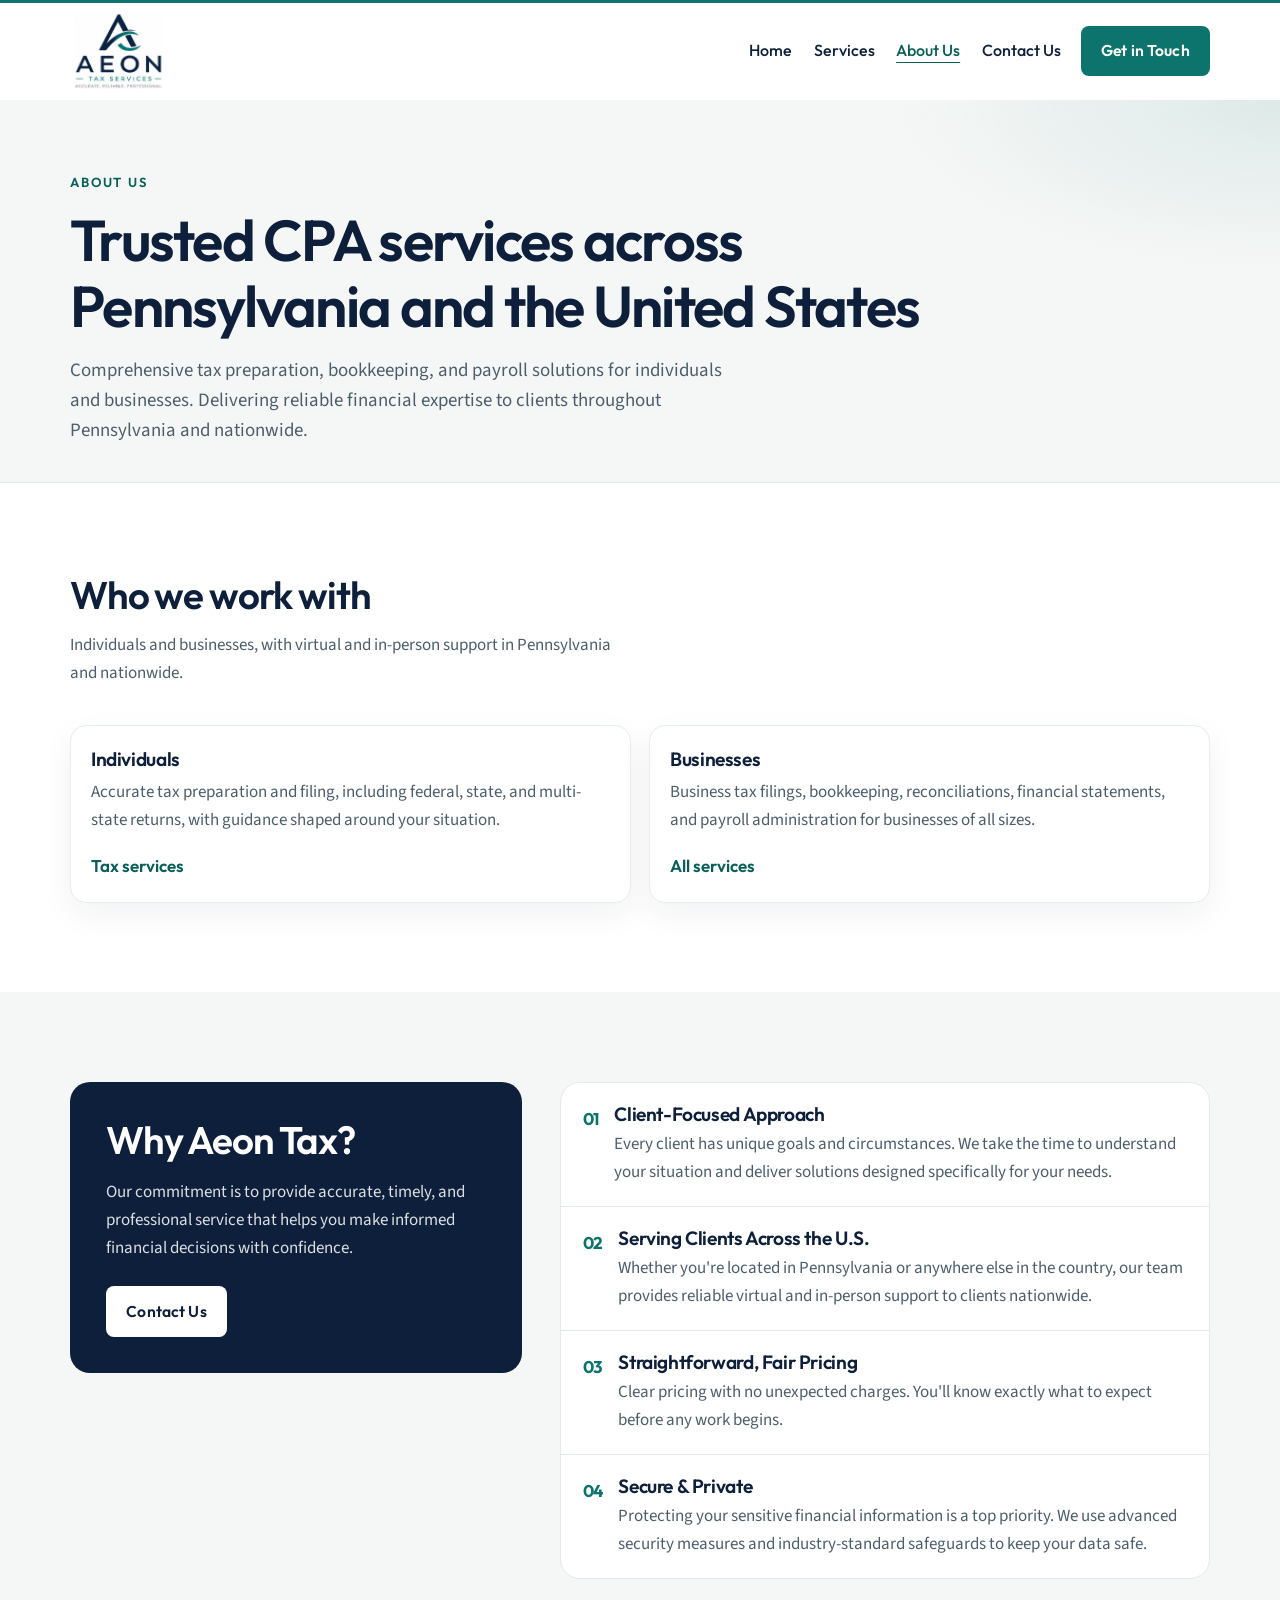
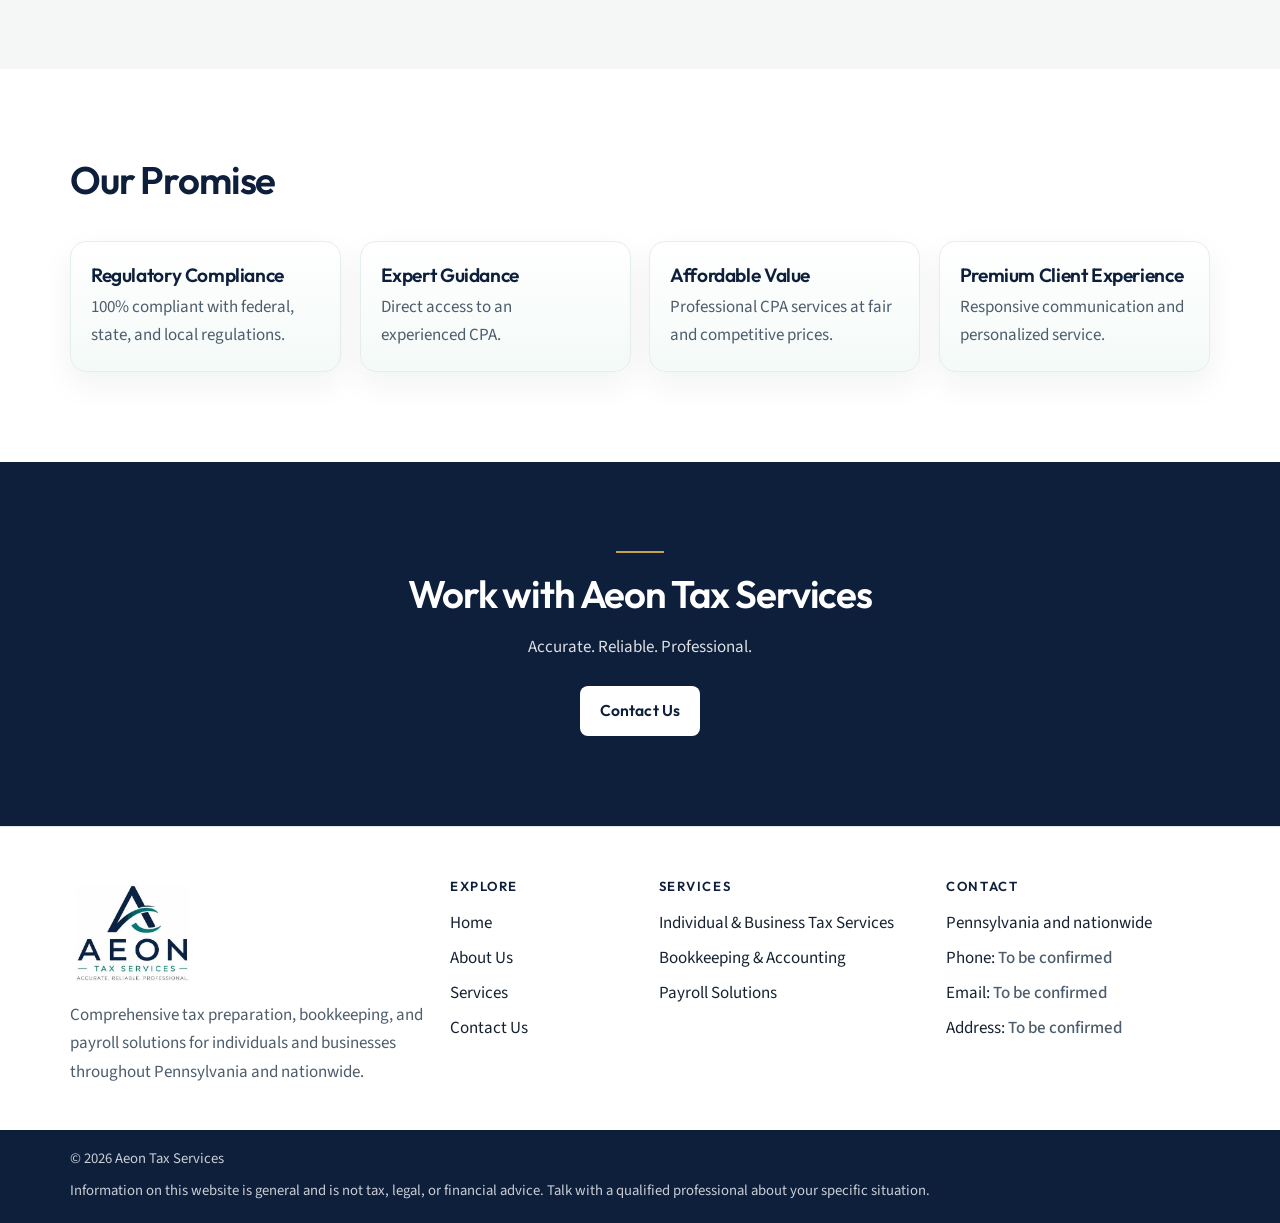
==== about.html @ b6eb6ca5 "Initial commit of the Aeon Tax Services website, including HTML files for home, about, services, and" ====
<!DOCTYPE html>
<html lang="en">
<head>
  <meta charset="utf-8">
  <meta name="viewport" content="width=device-width, initial-scale=1">
  <title>About Aeon Tax Services | Pennsylvania &amp; Nationwide</title>
  <meta name="description" content="Aeon Tax Services provides tax preparation, bookkeeping, and payroll support for individuals and businesses in Pennsylvania and across the United States.">
  <meta name="theme-color" content="#0e1f3b">
  <meta property="og:title" content="About Aeon Tax Services | Pennsylvania &amp; Nationwide">
  <meta property="og:description" content="Aeon Tax Services provides tax preparation, bookkeeping, and payroll support for individuals and businesses in Pennsylvania and across the United States.">
  <meta property="og:type" content="website">
  <meta property="og:locale" content="en_US">
  <link rel="icon" href="assets/favicon.png" type="image/png">
  <link rel="apple-touch-icon" href="assets/favicon.png">
  <link rel="preconnect" href="https://fonts.googleapis.com">
  <link rel="preconnect" href="https://fonts.gstatic.com" crossorigin>
  <link href="https://fonts.googleapis.com/css2?family=Outfit:wght@500;600;700&family=Source+Sans+3:wght@400;500;600;700&display=swap" rel="stylesheet">
  <link rel="stylesheet" href="css/styles.css">
</head>
<body data-page="about">
  <a class="skip-link" href="#main">Skip to content</a>
  <header class="site-header">
    <div class="container header-bar">
      <a class="brand" href="index.html">
        <img src="assets/logo-primary.png" alt="Aeon Tax Services" width="407" height="352">
      </a>
      <button class="nav-toggle" type="button" aria-expanded="false" aria-controls="site-nav">
        <span class="sr-only">Open menu</span>
        <span class="nav-toggle-bar"></span>
      </button>
      <nav class="site-nav" id="site-nav" aria-label="Primary">
        <ul>
          <li><a href="index.html" data-nav="home">Home</a></li>
          <li><a href="services.html" data-nav="services">Services</a></li>
          <li><a href="about.html" data-nav="about">About Us</a></li>
          <li><a href="contact.html" data-nav="contact">Contact Us</a></li>
        </ul>
        <a class="btn btn-primary" href="contact.html">Get in Touch</a>
      </nav>
    </div>
  </header>

  <main id="main">
    <section class="page-hero">
      <div class="container">
        <p class="eyebrow">About Us</p>
        <h1>Trusted CPA services across Pennsylvania and the United States</h1>
        <p class="lead">Comprehensive tax preparation, bookkeeping, and payroll solutions for individuals and businesses. Delivering reliable financial expertise to clients throughout Pennsylvania and nationwide.</p>
      </div>
    </section>

    <section class="section" aria-labelledby="who-heading">
      <div class="container">
        <div class="section-heading">
          <h2 id="who-heading">Who we work with</h2>
          <p>Individuals and businesses, with virtual and in-person support in Pennsylvania and nationwide.</p>
        </div>
        <div class="audience-grid">
          <article class="audience-card">
            <h3>Individuals</h3>
            <p>Accurate tax preparation and filing, including federal, state, and multi-state returns, with guidance shaped around your situation.</p>
            <a class="text-link" href="services.html#tax">Tax services</a>
          </article>
          <article class="audience-card">
            <h3>Businesses</h3>
            <p>Business tax filings, bookkeeping, reconciliations, financial statements, and payroll administration for businesses of all sizes.</p>
            <a class="text-link" href="services.html">All services</a>
          </article>
        </div>
      </div>
    </section>

    <section class="section section-paper" aria-labelledby="about-why-heading">
      <div class="container why-layout">
        <div class="why-intro">
          <h2 id="about-why-heading">Why Aeon Tax?</h2>
          <p>Our commitment is to provide accurate, timely, and professional service that helps you make informed financial decisions with confidence.</p>
          <a class="btn btn-light" href="contact.html">Contact Us</a>
        </div>
        <div class="reason-panel">
          <ol class="reason-list">
            <li>
              <div>
                <h3>Client-Focused Approach</h3>
                <p>Every client has unique goals and circumstances. We take the time to understand your situation and deliver solutions designed specifically for your needs.</p>
              </div>
            </li>
            <li>
              <div>
                <h3>Serving Clients Across the U.S.</h3>
                <p>Whether you're located in Pennsylvania or anywhere else in the country, our team provides reliable virtual and in-person support to clients nationwide.</p>
              </div>
            </li>
            <li>
              <div>
                <h3>Straightforward, Fair Pricing</h3>
                <p>Clear pricing with no unexpected charges. You'll know exactly what to expect before any work begins.</p>
              </div>
            </li>
            <li>
              <div>
                <h3>Secure &amp; Private</h3>
                <p>Protecting your sensitive financial information is a top priority. We use advanced security measures and industry-standard safeguards to keep your data safe.</p>
              </div>
            </li>
          </ol>
        </div>
      </div>
    </section>

    <section class="section" aria-labelledby="about-promise-heading">
      <div class="container">
        <div class="section-heading">
          <h2 id="about-promise-heading">Our Promise</h2>
        </div>
        <div class="promise-grid">
          <article class="promise-card">
            <h3>Regulatory Compliance</h3>
            <p>100% compliant with federal, state, and local regulations.</p>
          </article>
          <article class="promise-card">
            <h3>Expert Guidance</h3>
            <p>Direct access to an experienced CPA.</p>
          </article>
          <article class="promise-card">
            <h3>Affordable Value</h3>
            <p>Professional CPA services at fair and competitive prices.</p>
          </article>
          <article class="promise-card">
            <h3>Premium Client Experience</h3>
            <p>Responsive communication and personalized service.</p>
          </article>
        </div>
      </div>
    </section>

    <section class="section cta-band" aria-labelledby="about-cta-heading">
      <div class="container">
        <hr class="cta-rule">
        <h2 id="about-cta-heading">Work with Aeon Tax Services</h2>
        <p>Accurate. Reliable. Professional.</p>
        <a class="btn btn-light" href="contact.html">Contact Us</a>
      </div>
    </section>
  </main>

  <footer class="site-footer">
    <div class="container footer-grid">
      <div class="footer-brand">
        <a href="index.html">
          <img src="assets/logo-primary.png" alt="Aeon Tax Services" width="407" height="352">
        </a>
        <p>Comprehensive tax preparation, bookkeeping, and payroll solutions for individuals and businesses throughout Pennsylvania and nationwide.</p>
      </div>
      <div>
        <h2 class="footer-title">Explore</h2>
        <ul>
          <li><a href="index.html">Home</a></li>
          <li><a href="about.html">About Us</a></li>
          <li><a href="services.html">Services</a></li>
          <li><a href="contact.html">Contact Us</a></li>
        </ul>
      </div>
      <div>
        <h2 class="footer-title">Services</h2>
        <ul>
          <li><a href="services.html#tax">Individual &amp; Business Tax Services</a></li>
          <li><a href="services.html#bookkeeping">Bookkeeping &amp; Accounting</a></li>
          <li><a href="services.html#payroll">Payroll Solutions</a></li>
        </ul>
      </div>
      <div>
        <h2 class="footer-title">Contact</h2>
        <ul>
          <li>Pennsylvania and nationwide</li>
          <li>Phone: <span class="is-pending">To be confirmed</span></li>
          <li>Email: <span class="is-pending">To be confirmed</span></li>
          <li>Address: <span class="is-pending">To be confirmed</span></li>
        </ul>
      </div>
    </div>
    <div class="footer-base">
      <div class="container footer-base-inner">
        <p>© 2026 Aeon Tax Services</p>
        <p>Information on this website is general and is not tax, legal, or financial advice. Talk with a qualified professional about your specific situation.</p>
      </div>
    </div>
  </footer>
  <script src="js/main.js" defer></script>
</body>
</html>
---- css/styles.css ----
:root {
  --navy: #0e1f3b;
  --navy-deep: #091628;
  --ink: #162232;
  --muted: #4d5d6c;
  --teal: #0c746c;
  --teal-deep: #085e58;
  --teal-soft: #e7f4f1;
  --teal-mist: #f4faf8;
  --gold: #c9a24e;
  --line: #e3e8ee;
  --paper: #f5f7f6;
  --white: #ffffff;
  --danger: #8e2430;
  --shadow: 0 12px 32px rgba(14, 31, 59, 0.06);
  --shadow-hover: 0 18px 40px rgba(14, 31, 59, 0.1);
  --radius: 16px;
  --radius-sm: 8px;
  --container: 1140px;
  --header-offset: 7.5rem;
  --font-display: "Outfit", "Segoe UI", sans-serif;
  --font-body: "Source Sans 3", "Segoe UI", sans-serif;
  --space-section: clamp(4.25rem, 7vw, 6.5rem);
}

*,
*::before,
*::after {
  box-sizing: border-box;
}

html {
  scroll-behavior: smooth;
}

body {
  margin: 0;
  color: var(--ink);
  background: var(--white);
  font-family: var(--font-body);
  font-size: 1.0625rem;
  line-height: 1.65;
  text-rendering: optimizeLegibility;
}

img {
  max-width: 100%;
  height: auto;
  display: block;
}

a {
  color: var(--teal-deep);
  text-decoration-thickness: 1px;
  text-underline-offset: 0.18em;
}

a:hover {
  color: var(--navy);
}

h1,
h2,
h3,
p {
  text-wrap: pretty;
}

h1,
h2,
h3 {
  font-family: var(--font-display);
  color: var(--navy);
  line-height: 1.15;
  letter-spacing: -0.03em;
  margin: 0;
  text-wrap: balance;
}

h1 {
  font-size: clamp(2.35rem, 4.5vw, 3.7rem);
  font-weight: 600;
}

h2 {
  font-size: clamp(1.85rem, 3vw, 2.55rem);
  font-weight: 600;
}

h3 {
  font-size: 1.2rem;
  font-weight: 600;
  letter-spacing: -0.02em;
}

p {
  margin: 0;
}

ul,
ol {
  margin: 0;
  padding: 0;
}

button,
input,
select,
textarea {
  font: inherit;
  color: inherit;
}

button {
  cursor: pointer;
}

:focus-visible {
  outline: 2px solid var(--teal);
  outline-offset: 3px;
}

::selection {
  background: #d7efe9;
  color: var(--navy);
}

.sr-only {
  position: absolute;
  width: 1px;
  height: 1px;
  padding: 0;
  margin: -1px;
  overflow: hidden;
  clip: rect(0, 0, 0, 0);
  white-space: nowrap;
  border: 0;
}

.skip-link {
  position: absolute;
  left: 1rem;
  top: 0;
  z-index: 100;
  transform: translateY(-120%);
  background: var(--navy);
  color: var(--white);
  padding: 0.7rem 1rem;
  border-radius: var(--radius-sm);
  text-decoration: none;
}

.skip-link:focus {
  transform: none;
  color: var(--white);
}

.container {
  width: min(var(--container), calc(100% - 2.5rem));
  margin-inline: auto;
}

.eyebrow {
  margin: 0 0 0.85rem;
  color: var(--teal-deep);
  font-family: var(--font-display);
  font-size: 0.82rem;
  font-weight: 600;
  letter-spacing: 0.14em;
  text-transform: uppercase;
}

.lead {
  color: var(--muted);
  font-size: 1.18rem;
  line-height: 1.6;
  max-width: 42rem;
}

.section {
  padding-block: var(--space-section);
}

.section-paper {
  background: var(--paper);
}

.section-heading {
  margin-bottom: clamp(1.75rem, 3vw, 2.75rem);
}

.section-heading p {
  margin-top: 0.85rem;
  max-width: 40rem;
  color: var(--muted);
}

.section-heading-split {
  display: grid;
  grid-template-columns: minmax(0, 0.9fr) minmax(0, 1.1fr);
  gap: 1.5rem 2.5rem;
  align-items: end;
}

.section-heading-split p {
  margin-top: 0;
}

.btn {
  display: inline-flex;
  align-items: center;
  justify-content: center;
  gap: 0.5rem;
  min-height: 48px;
  padding: 0.7rem 1.2rem;
  border-radius: var(--radius-sm);
  border: 1.5px solid transparent;
  background: transparent;
  color: var(--navy);
  font-family: var(--font-display);
  font-size: 0.98rem;
  font-weight: 600;
  letter-spacing: 0.01em;
  text-decoration: none;
  transition: background-color 0.2s ease, color 0.2s ease, border-color 0.2s ease;
}

.btn-primary {
  background: var(--teal);
  color: var(--white);
}

.btn-primary:hover {
  background: var(--teal-deep);
  color: var(--white);
}

.btn-secondary {
  border-color: rgba(14, 31, 59, 0.22);
  background: var(--white);
}

.btn-secondary:hover {
  border-color: var(--navy);
  color: var(--navy);
}

.btn-light {
  background: var(--white);
  color: var(--navy);
}

.btn-light:hover {
  background: var(--teal-mist);
  color: var(--navy);
}

.text-link {
  display: inline-flex;
  align-items: center;
  gap: 0.35rem;
  margin-top: 1.15rem;
  color: var(--teal-deep);
  font-family: var(--font-display);
  font-weight: 600;
  text-decoration: none;
}

.text-link:hover {
  color: var(--navy);
  text-decoration: underline;
}

.icon-badge {
  display: inline-flex;
  align-items: center;
  justify-content: center;
  width: 46px;
  height: 46px;
  border-radius: 12px;
  background: var(--teal-soft);
  color: var(--teal-deep);
  margin-bottom: 1rem;
}

.icon-badge svg {
  width: 24px;
  height: 24px;
  fill: none;
  stroke: currentColor;
  stroke-width: 1.75;
  stroke-linecap: round;
  stroke-linejoin: round;
}

.site-header {
  position: sticky;
  top: 0;
  z-index: 50;
  background: rgba(255, 255, 255, 0.94);
  backdrop-filter: blur(16px);
  border-bottom: 1px solid transparent;
}

.site-header::before {
  content: "";
  display: block;
  height: 3px;
  background: var(--teal);
}

.site-header.is-scrolled {
  border-bottom-color: var(--line);
  box-shadow: 0 8px 24px rgba(14, 31, 59, 0.05);
}

.header-bar {
  display: flex;
  align-items: center;
  justify-content: space-between;
  gap: 1rem;
  min-height: 96px;
}

.brand {
  display: flex;
  align-items: center;
  text-decoration: none;
  flex: 0 0 auto;
}

.brand img {
  height: 84px;
  width: auto;
  transition: height 0.2s ease;
}

.site-header.is-scrolled .brand img {
  height: 68px;
}

.nav-toggle {
  display: none;
  width: 44px;
  height: 44px;
  align-items: center;
  justify-content: center;
  border: 0;
  border-radius: 10px;
  background: transparent;
  color: var(--navy);
}

.nav-toggle-bar,
.nav-toggle-bar::before,
.nav-toggle-bar::after {
  display: block;
  width: 20px;
  height: 2px;
  background: var(--navy);
  border-radius: 2px;
  position: relative;
}

.nav-toggle-bar,
.nav-toggle-bar::before,
.nav-toggle-bar::after {
  transition: transform 0.2s ease, top 0.2s ease, background-color 0.2s ease;
}

.nav-toggle[aria-expanded="true"] .nav-toggle-bar {
  background: transparent;
}

.nav-toggle[aria-expanded="true"] .nav-toggle-bar::before {
  top: 0;
  transform: rotate(45deg);
}

.nav-toggle[aria-expanded="true"] .nav-toggle-bar::after {
  top: 0;
  transform: rotate(-45deg);
}

.nav-toggle-bar::before,
.nav-toggle-bar::after {
  content: "";
  position: absolute;
  left: 0;
}

.nav-toggle-bar::before {
  top: -6px;
}

.nav-toggle-bar::after {
  top: 6px;
}

.site-nav {
  display: flex;
  align-items: center;
  gap: 1.25rem;
}

.site-nav ul {
  display: flex;
  align-items: center;
  gap: 0.25rem 1.35rem;
  list-style: none;
}

.site-nav a[data-nav] {
  color: var(--navy);
  text-decoration: none;
  font-family: var(--font-display);
  font-weight: 500;
  font-size: 1rem;
  padding: 0.4rem 0;
}

.site-nav a[data-nav]:hover,
.site-nav a[aria-current="page"] {
  color: var(--teal-deep);
}

.site-nav a[aria-current="page"] {
  text-decoration: underline;
  text-underline-offset: 0.35em;
}

.hero {
  position: relative;
  padding-block: clamp(2.25rem, 5vw, 4.25rem) clamp(3.5rem, 6vw, 5.25rem);
  background:
    radial-gradient(720px 420px at 92% 8%, rgba(12, 116, 108, 0.1), transparent 60%),
    linear-gradient(180deg, #ffffff 0%, #f7f8f6 100%);
}

.hero-grid {
  display: grid;
  grid-template-columns: minmax(0, 1.08fr) minmax(280px, 0.92fr);
  gap: clamp(2rem, 4vw, 4.5rem);
  align-items: center;
}

.hero h1 {
  max-width: 20ch;
}

.hero .lead {
  margin-top: 1.15rem;
}

.hero-actions {
  display: flex;
  flex-wrap: wrap;
  gap: 0.75rem;
  margin-top: 1.75rem;
}

.hero-principles {
  display: flex;
  flex-wrap: wrap;
  gap: 0.55rem 0.9rem;
  list-style: none;
  margin-top: 1.75rem;
  color: var(--navy);
  font-family: var(--font-display);
  font-size: 0.82rem;
  font-weight: 600;
  letter-spacing: 0.12em;
  text-transform: uppercase;
}

.hero-principles li + li::before {
  content: "";
  display: inline-block;
  width: 6px;
  height: 6px;
  margin-right: 0.9rem;
  border-radius: 50%;
  background: var(--teal);
  transform: translateY(-1px);
}

.return-scene {
  position: relative;
  margin: 0;
  align-self: center;
}

.return-sheet {
  background: var(--white);
  border: 1px solid #dbe4ea;
  border-top: 4px solid var(--navy);
  border-radius: 20px;
  box-shadow: 0 18px 40px rgba(14, 31, 59, 0.08);
  padding: 1.4rem 1.4rem 1.15rem;
}

.return-sheet-top {
  display: flex;
  justify-content: space-between;
  gap: 1rem;
  padding-bottom: 1rem;
  border-bottom: 1px solid var(--line);
}

.return-kicker {
  color: var(--teal-deep);
  font-family: var(--font-display);
  font-size: 0.75rem;
  font-weight: 600;
  letter-spacing: 0.08em;
  text-transform: uppercase;
}

.return-title {
  margin-top: 0.25rem;
  font-family: var(--font-display);
  font-size: 2rem;
  font-weight: 700;
  letter-spacing: -0.04em;
  color: var(--navy);
  line-height: 1;
}

.return-title span {
  font-size: 0.95rem;
  font-weight: 600;
  letter-spacing: 0.08em;
  text-transform: uppercase;
  margin-right: 0.35rem;
}

.return-side {
  align-self: flex-start;
  max-width: 9rem;
  text-align: right;
  color: var(--muted);
  font-size: 0.92rem;
  line-height: 1.35;
}

.return-rows {
  list-style: none;
  margin-top: 1rem;
}

.return-rows li {
  display: flex;
  align-items: baseline;
  gap: 0.7rem;
  padding: 0.8rem 0;
  border-bottom: 1px solid #e7eef3;
  color: var(--navy);
  font-family: var(--font-display);
  font-size: 0.98rem;
  font-weight: 600;
}

.return-rows li::after {
  content: "";
  flex: 1;
  border-bottom: 1px dotted #c5d0d8;
}

.row-no {
  color: var(--teal);
  font-weight: 700;
  width: 1rem;
  flex: 0 0 auto;
}

.return-foot {
  display: flex;
  justify-content: space-between;
  gap: 1rem;
  margin-top: 1rem;
  color: var(--muted);
  font-size: 0.92rem;
}

.promise-grid,
.services-grid,
.audience-grid,
.promise-grid-compact {
  display: grid;
  gap: 1.15rem;
}

.promise-grid {
  grid-template-columns: repeat(4, minmax(0, 1fr));
}

.services-grid,
.audience-grid {
  grid-template-columns: repeat(3, minmax(0, 1fr));
}

.audience-grid {
  grid-template-columns: repeat(2, minmax(0, 1fr));
}

.promise-card,
.service-card,
.audience-card {
  background: linear-gradient(180deg, #ffffff 0%, var(--teal-mist) 100%);
  border: 1px solid #e4eeeb;
  border-radius: var(--radius);
  box-shadow: var(--shadow);
  padding: 1.4rem 1.25rem 1.35rem;
  min-width: 0;
}

.service-card,
.audience-card {
  background: var(--white);
  display: flex;
  flex-direction: column;
}

.promise-card h3,
.service-card h3,
.audience-card h3 {
  margin-bottom: 0.45rem;
}

.promise-card p,
.service-card p,
.audience-card p {
  color: var(--muted);
}

.service-card .text-link,
.audience-card .text-link {
  margin-top: auto;
  padding-top: 1.15rem;
}

.why-layout {
  display: grid;
  grid-template-columns: minmax(0, 0.82fr) minmax(0, 1.18fr);
  gap: clamp(1.5rem, 3vw, 2.5rem);
  align-items: start;
}

.why-intro {
  background: var(--navy);
  color: rgba(255, 255, 255, 0.86);
  border-radius: 20px;
  padding: clamp(1.5rem, 3vw, 2.25rem);
  position: sticky;
  top: var(--header-offset);
}

.why-intro h2,
.why-intro .eyebrow {
  color: var(--white);
}

.why-intro .eyebrow {
  color: #b7ddd7;
}

.why-intro p {
  margin-top: 1rem;
}

.why-intro .btn {
  margin-top: 1.5rem;
}

.reason-panel {
  background: var(--white);
  border: 1px solid var(--line);
  border-radius: 20px;
  overflow: hidden;
}

.reason-list {
  list-style: none;
  counter-reset: reason;
}

.reason-list li {
  display: grid;
  grid-template-columns: auto minmax(0, 1fr);
  gap: 1rem;
  padding: 1.25rem 1.35rem;
  border-top: 1px solid var(--line);
}

.reason-list li:first-child {
  border-top: 0;
}

.reason-list li::before {
  counter-increment: reason;
  content: counter(reason, decimal-leading-zero);
  font-family: var(--font-display);
  font-weight: 700;
  color: var(--teal);
  letter-spacing: -0.04em;
  padding-top: 0.1rem;
}

.reason-list h3 {
  margin-bottom: 0.3rem;
}

.reason-list p {
  color: var(--muted);
}

.cta-band {
  background: var(--navy);
  color: rgba(255, 255, 255, 0.86);
  text-align: center;
}

.cta-band .container {
  max-width: 760px;
}

.cta-rule {
  width: 48px;
  height: 2px;
  margin: 0 auto 1.2rem;
  background: var(--gold);
  border: 0;
}

.cta-band h2 {
  color: var(--white);
}

.cta-band p {
  margin: 1rem auto 0;
  max-width: 38rem;
}

.cta-band .btn {
  margin-top: 1.6rem;
}

.page-hero {
  padding-block: clamp(2.75rem, 6vw, 4.5rem) clamp(1.5rem, 3vw, 2.25rem);
  background:
    radial-gradient(640px 280px at 100% 0%, rgba(12, 116, 108, 0.1), transparent 60%),
    var(--paper);
  border-bottom: 1px solid var(--line);
}

.page-hero .lead {
  margin-top: 1rem;
}

.service-index {
  display: flex;
  flex-wrap: wrap;
  gap: 0.6rem;
  margin-top: 1.5rem;
}

.service-index a {
  display: inline-flex;
  align-items: center;
  min-height: 40px;
  padding: 0.35rem 0.8rem;
  border-radius: 999px;
  border: 1px solid #d5e4e0;
  background: var(--white);
  color: var(--navy);
  text-decoration: none;
  font-family: var(--font-display);
  font-size: 0.92rem;
  font-weight: 600;
}

.service-index a:hover {
  border-color: var(--teal);
  color: var(--teal-deep);
}

.service-block {
  padding-block: clamp(2.5rem, 5vw, 4rem);
  border-bottom: 1px solid var(--line);
  scroll-margin-top: var(--header-offset);
}

.service-block:nth-of-type(even) {
  background: var(--paper);
}

.service-block-grid {
  display: grid;
  grid-template-columns: 140px minmax(0, 1fr);
  gap: 1.5rem 2rem;
  align-items: start;
}

.service-kicker {
  font-family: var(--font-display);
  font-size: 0.95rem;
  font-weight: 700;
  letter-spacing: 0.14em;
  color: var(--teal);
}

.service-block h2 {
  margin-bottom: 0.8rem;
}

.service-block .prose {
  max-width: 46rem;
  color: var(--muted);
}

.scope-list {
  display: grid;
  grid-template-columns: repeat(3, minmax(0, 1fr));
  gap: 0.75rem;
  list-style: none;
  margin-top: 1.35rem;
}

.scope-list li {
  display: flex;
  align-items: center;
  gap: 0.6rem;
  background: var(--white);
  border: 1px solid var(--line);
  border-radius: 12px;
  padding: 0.9rem 1rem;
  color: var(--navy);
  font-family: var(--font-display);
  font-weight: 600;
}

.scope-list li::before {
  content: "";
  width: 8px;
  height: 8px;
  border-radius: 50%;
  background: var(--teal);
  flex: 0 0 auto;
}

.service-block:nth-of-type(even) .scope-list li {
  background: var(--white);
}

.contact-lead {
  margin-top: 0.85rem;
}

.contact-layout {
  display: grid;
  grid-template-columns: minmax(0, 0.86fr) minmax(0, 1.14fr);
  gap: clamp(1.75rem, 4vw, 3.5rem);
  align-items: start;
}

.fact-list {
  list-style: none;
  margin-top: 1.5rem;
  border-top: 1px solid var(--line);
}

.fact-list li {
  display: grid;
  gap: 0.15rem;
  padding: 0.95rem 0;
  border-bottom: 1px solid var(--line);
}

.fact-label {
  color: var(--muted);
  font-size: 0.82rem;
  font-family: var(--font-display);
  font-weight: 600;
  letter-spacing: 0.08em;
  text-transform: uppercase;
}

.fact-value {
  color: var(--navy);
  font-weight: 600;
}

.is-pending {
  color: var(--muted);
  font-weight: 500;
}

.confirm-note {
  margin-top: 1rem;
  color: var(--muted);
  font-size: 0.98rem;
}

.contact-form,
.form-success {
  background: var(--white);
  border: 1px solid var(--line);
  border-radius: 20px;
  box-shadow: var(--shadow);
  padding: clamp(1.25rem, 2vw, 1.75rem);
}

.form-note {
  margin-bottom: 1.15rem;
  padding: 0.85rem 0.95rem;
  border-radius: 12px;
  background: var(--teal-mist);
  color: var(--navy);
  font-size: 0.98rem;
}

.form-grid {
  display: grid;
  grid-template-columns: 1fr 1fr;
  gap: 0.95rem 1rem;
}

.field {
  display: flex;
  flex-direction: column;
  min-width: 0;
}

.field-wide {
  grid-column: 1 / -1;
}

.field label {
  margin-bottom: 0.35rem;
  color: var(--navy);
  font-family: var(--font-display);
  font-size: 0.92rem;
  font-weight: 600;
}

.req {
  color: var(--muted);
  font-weight: 500;
}

.field input,
.field select,
.field textarea {
  width: 100%;
  min-height: 48px;
  padding: 0.7rem 0.8rem;
  border: 1px solid #cfd8e1;
  border-radius: 10px;
  background: var(--white);
  color: var(--ink);
}

.field textarea {
  min-height: 140px;
  resize: vertical;
}

.field input:hover,
.field select:hover,
.field textarea:hover {
  border-color: #b7c3ce;
}

.field input:focus,
.field select:focus,
.field textarea:focus {
  border-color: var(--teal);
  outline: 2px solid rgba(12, 116, 108, 0.25);
  outline-offset: 1px;
}

.field [aria-invalid="true"] {
  border-color: var(--danger);
}

.field-error {
  margin-top: 0.35rem;
  color: var(--danger);
  font-size: 0.9rem;
}

.field-error:empty {
  display: none;
}

.field select {
  appearance: none;
  background-image: linear-gradient(45deg, transparent 50%, var(--navy) 50%), linear-gradient(135deg, var(--navy) 50%, transparent 50%);
  background-position: calc(100% - 18px) 22px, calc(100% - 12px) 22px;
  background-size: 6px 6px, 6px 6px;
  background-repeat: no-repeat;
  padding-right: 2.2rem;
}

.form-actions {
  margin-top: 1.1rem;
}

.form-success h2,
.form-success h3 {
  margin-bottom: 0.6rem;
}

.form-success p + p {
  margin-top: 0.75rem;
  color: var(--muted);
}

.site-footer {
  background: var(--white);
  border-top: 1px solid var(--line);
}

.footer-grid {
  display: grid;
  grid-template-columns: 1.35fr 0.7fr 1fr 1fr;
  gap: 2rem 1.5rem;
  padding-block: 3.25rem 2.75rem;
}

.footer-brand img {
  height: 108px;
  width: auto;
  margin-bottom: 0.9rem;
}

.footer-brand p {
  max-width: 28rem;
  color: var(--muted);
}

.footer-title {
  font-size: 0.82rem;
  letter-spacing: 0.12em;
  text-transform: uppercase;
  margin-bottom: 0.9rem;
}

.site-footer ul {
  list-style: none;
}

.site-footer li + li {
  margin-top: 0.45rem;
}

.site-footer a {
  color: var(--ink);
  text-decoration: none;
}

.site-footer a:hover {
  color: var(--teal-deep);
  text-decoration: underline;
}

.footer-base {
  background: var(--navy);
  color: rgba(255, 255, 255, 0.78);
}

.footer-base-inner {
  display: grid;
  gap: 0.45rem;
  padding-block: 1.1rem 1.25rem;
}

.footer-base p {
  font-size: 0.92rem;
}

[id] {
  scroll-margin-top: var(--header-offset);
}

@media (max-width: 1100px) {
  .promise-grid {
    grid-template-columns: repeat(2, minmax(0, 1fr));
  }

  .footer-grid {
    grid-template-columns: 1fr 1fr;
  }

  .footer-brand {
    grid-column: 1 / -1;
  }
}

@media (max-width: 980px) {
  .brand img,
  .site-header.is-scrolled .brand img {
    height: 72px;
  }

  .header-bar {
    min-height: 84px;
  }

  .section-heading-split,
  .hero-grid,
  .why-layout,
  .contact-layout,
  .service-block-grid {
    grid-template-columns: 1fr;
  }

  .why-intro {
    position: static;
  }

  .services-grid {
    grid-template-columns: 1fr;
  }

  .scope-list {
    grid-template-columns: 1fr;
  }
}

@media (max-width: 820px) {
  .nav-toggle {
    display: inline-flex;
  }

  .site-nav {
    position: absolute;
    top: 100%;
    left: 0;
    right: 0;
    display: flex;
    flex-direction: column;
    align-items: stretch;
    gap: 0.35rem;
    padding: 0.4rem 1.25rem 1.15rem;
    background: var(--white);
    border-bottom: 1px solid var(--line);
    box-shadow: 0 18px 36px rgba(14, 31, 59, 0.08);
    opacity: 0;
    visibility: hidden;
    transform: translateY(-6px);
    pointer-events: none;
    transition: opacity 0.2s ease, transform 0.2s ease, visibility 0.2s ease;
  }

  .site-nav.is-open {
    opacity: 1;
    visibility: visible;
    transform: none;
    pointer-events: auto;
  }

  .site-nav ul {
    flex-direction: column;
    align-items: stretch;
    gap: 0;
  }

  .site-nav a[data-nav] {
    display: flex;
    align-items: center;
    min-height: 48px;
    border-bottom: 1px solid var(--line);
  }

  .site-nav .btn {
    width: 100%;
    margin-top: 0.85rem;
  }

  body.nav-open {
    overflow: hidden;
  }
}

@media (max-width: 720px) {
  .form-grid,
  .audience-grid,
  .promise-grid,
  .footer-grid {
    grid-template-columns: 1fr;
  }

  .footer-brand {
    grid-column: auto;
  }

  .return-sheet-top,
  .return-foot {
    flex-direction: column;
  }

  .return-side {
    text-align: left;
    max-width: none;
  }

  .hero-actions .btn,
  .cta-band .btn,
  .why-intro .btn {
    width: 100%;
  }
}

@media (max-width: 480px) {
  .container {
    width: min(var(--container), calc(100% - 2rem));
  }

  .brand img,
  .site-header.is-scrolled .brand img {
    height: 64px;
  }

  .header-bar {
    min-height: 76px;
  }

  h1 {
    font-size: 2.15rem;
  }
}

@media (prefers-reduced-motion: reduce) {
  html {
    scroll-behavior: auto;
  }

  *,
  *::before,
  *::after {
    animation: none !important;
    transition: none !important;
  }

}
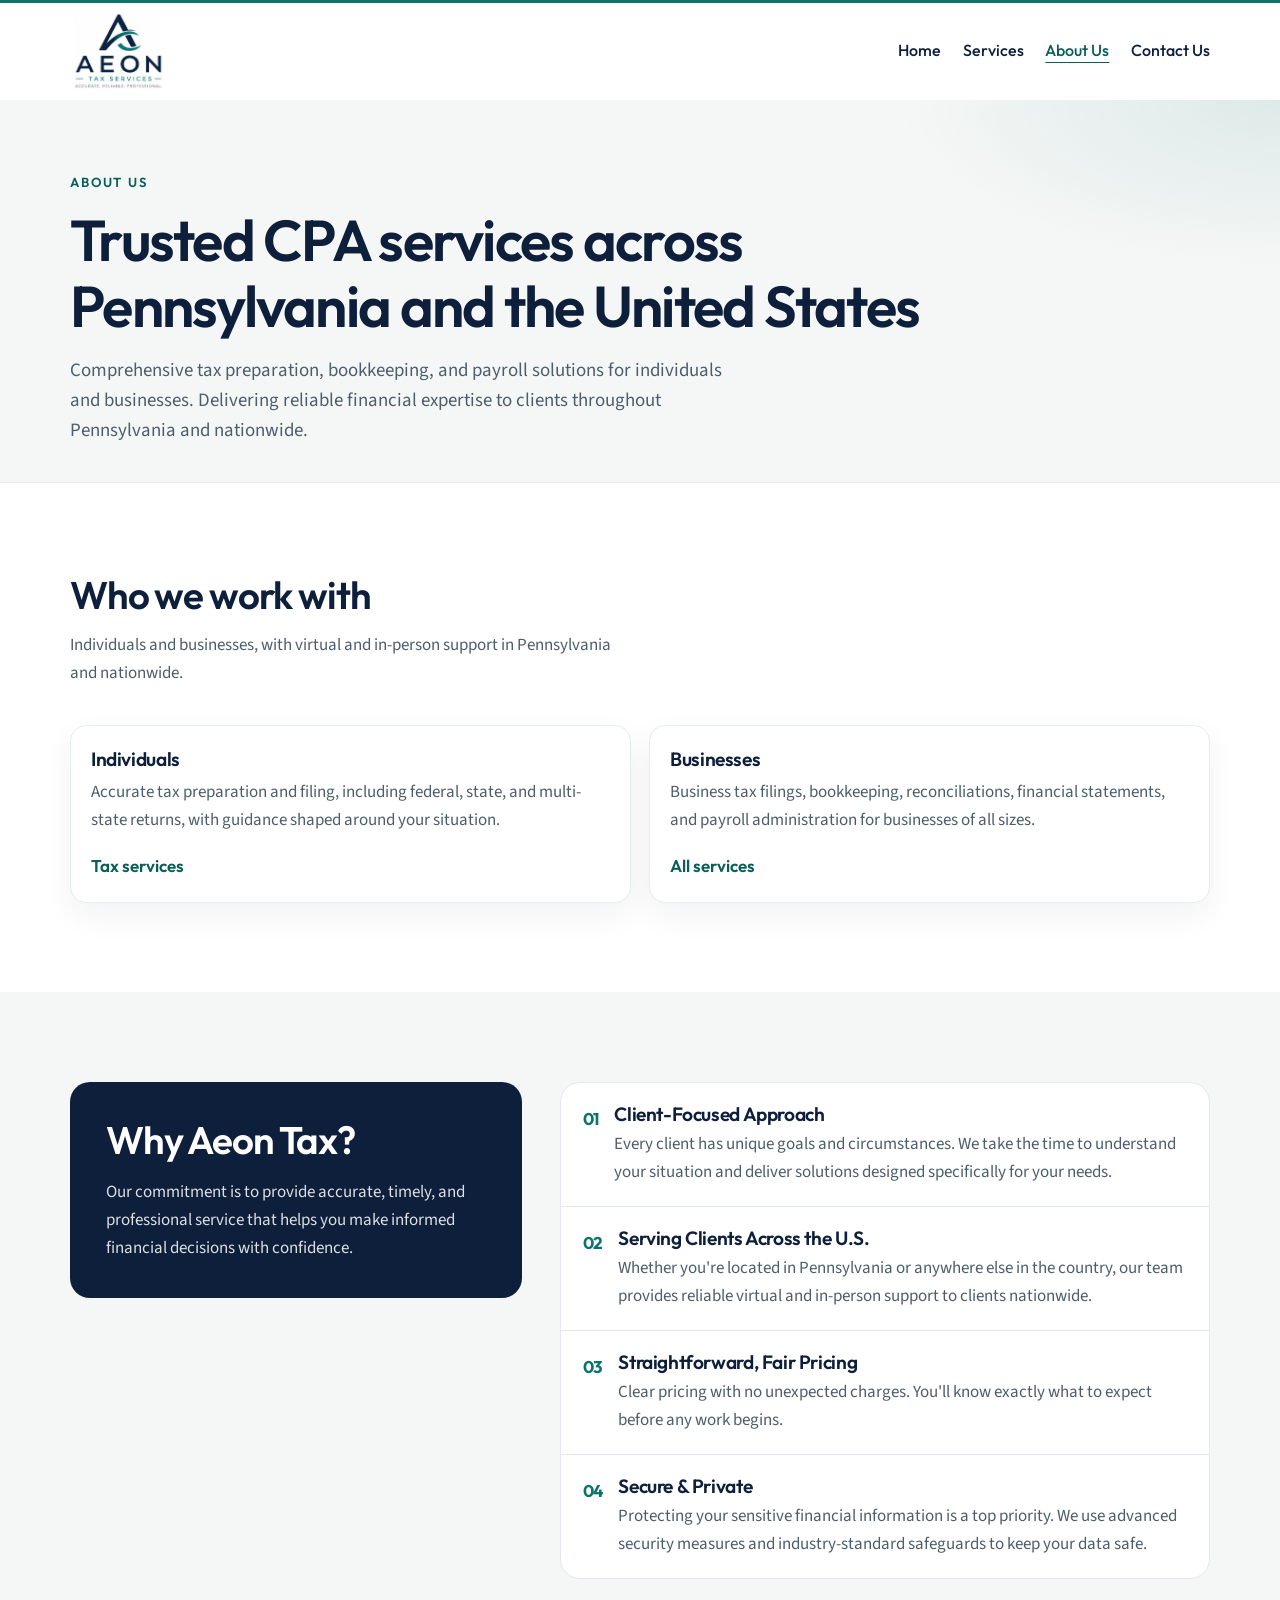
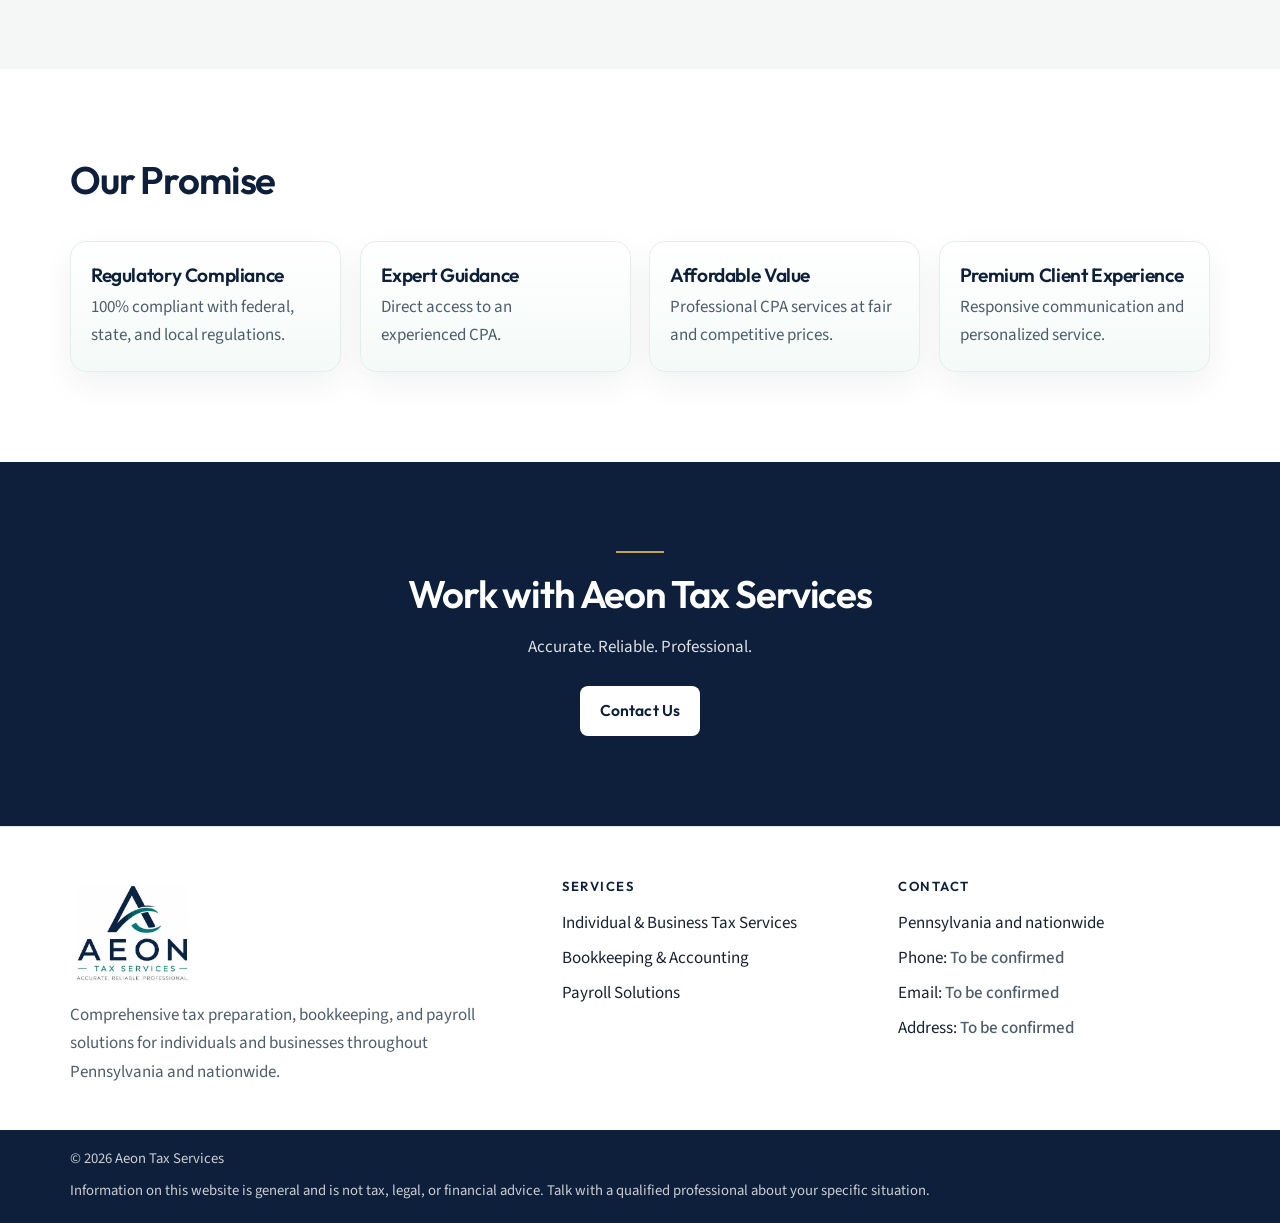
==== commit 1987abd7: "Remove "Get in Touch" buttons from multiple pages, streamline footer content by eliminating the "Exp" ====
--- a/about.html
+++ b/about.html
@@ -35,7 +35,6 @@
           <li><a href="about.html" data-nav="about">About Us</a></li>
           <li><a href="contact.html" data-nav="contact">Contact Us</a></li>
         </ul>
-        <a class="btn btn-primary" href="contact.html">Get in Touch</a>
       </nav>
     </div>
   </header>
@@ -75,7 +74,6 @@
         <div class="why-intro">
           <h2 id="about-why-heading">Why Aeon Tax?</h2>
           <p>Our commitment is to provide accurate, timely, and professional service that helps you make informed financial decisions with confidence.</p>
-          <a class="btn btn-light" href="contact.html">Contact Us</a>
         </div>
         <div class="reason-panel">
           <ol class="reason-list">
@@ -153,15 +151,6 @@
         <p>Comprehensive tax preparation, bookkeeping, and payroll solutions for individuals and businesses throughout Pennsylvania and nationwide.</p>
       </div>
       <div>
-        <h2 class="footer-title">Explore</h2>
-        <ul>
-          <li><a href="index.html">Home</a></li>
-          <li><a href="about.html">About Us</a></li>
-          <li><a href="services.html">Services</a></li>
-          <li><a href="contact.html">Contact Us</a></li>
-        </ul>
-      </div>
-      <div>
         <h2 class="footer-title">Services</h2>
         <ul>
           <li><a href="services.html#tax">Individual &amp; Business Tax Services</a></li>
--- a/css/styles.css
+++ b/css/styles.css
@@ -439,8 +439,8 @@
 
 .hero-grid {
   display: grid;
-  grid-template-columns: minmax(0, 1.08fr) minmax(280px, 0.92fr);
-  gap: clamp(2rem, 4vw, 4.5rem);
+  grid-template-columns: minmax(0, 0.88fr) minmax(340px, 1.12fr);
+  gap: clamp(1.75rem, 3vw, 3.25rem);
   align-items: center;
 }
 
@@ -484,102 +484,102 @@
   transform: translateY(-1px);
 }
 
-.return-scene {
-  position: relative;
+.hero-form {
   margin: 0;
   align-self: center;
-}
-
-.return-sheet {
-  background: var(--white);
-  border: 1px solid #dbe4ea;
-  border-top: 4px solid var(--navy);
-  border-radius: 20px;
-  box-shadow: 0 18px 40px rgba(14, 31, 59, 0.08);
-  padding: 1.4rem 1.4rem 1.15rem;
-}
-
-.return-sheet-top {
+  padding: 0.7rem;
+  background: var(--white);
+  border: 1px solid #d5dee6;
+  border-radius: 18px;
+  box-shadow: 0 22px 48px rgba(14, 31, 59, 0.12);
+}
+
+.hero-form-open {
+  position: relative;
+  display: block;
+  width: 100%;
+  padding: 0;
+  border: 0;
+  border-radius: 10px;
+  background: none;
+  cursor: zoom-in;
+}
+
+.hero-form-open:focus-visible {
+  outline: 3px solid var(--teal);
+  outline-offset: 3px;
+}
+
+.hero-form img {
+  display: block;
+  width: 100%;
+  height: auto;
+  border-radius: 10px;
+}
+
+.form-modal {
+  width: min(1120px, calc(100vw - 1.5rem));
+  max-height: calc(100dvh - 1.5rem);
+  margin: auto;
+  padding: 0;
+  border: 0;
+  border-radius: 16px;
+  background: var(--white);
+  color: var(--ink);
+  box-shadow: 0 24px 60px rgba(9, 22, 40, 0.35);
+}
+
+.form-modal::backdrop {
+  background: rgba(9, 22, 40, 0.72);
+}
+
+.form-modal-bar {
   display: flex;
+  align-items: center;
   justify-content: space-between;
   gap: 1rem;
-  padding-bottom: 1rem;
+  padding: 0.85rem 1rem;
   border-bottom: 1px solid var(--line);
 }
 
-.return-kicker {
-  color: var(--teal-deep);
+.form-modal-bar h2 {
+  font-size: 1.05rem;
+  letter-spacing: -0.02em;
+}
+
+.form-modal-close {
+  flex: 0 0 auto;
+  min-height: 40px;
+  padding: 0.4rem 0.9rem;
+  border: 1px solid var(--line);
+  border-radius: 999px;
+  background: var(--white);
+  color: var(--navy);
   font-family: var(--font-display);
-  font-size: 0.75rem;
+  font-size: 0.92rem;
   font-weight: 600;
-  letter-spacing: 0.08em;
-  text-transform: uppercase;
-}
-
-.return-title {
-  margin-top: 0.25rem;
-  font-family: var(--font-display);
-  font-size: 2rem;
-  font-weight: 700;
-  letter-spacing: -0.04em;
-  color: var(--navy);
-  line-height: 1;
-}
-
-.return-title span {
-  font-size: 0.95rem;
-  font-weight: 600;
-  letter-spacing: 0.08em;
-  text-transform: uppercase;
-  margin-right: 0.35rem;
-}
-
-.return-side {
-  align-self: flex-start;
-  max-width: 9rem;
-  text-align: right;
-  color: var(--muted);
-  font-size: 0.92rem;
-  line-height: 1.35;
-}
-
-.return-rows {
-  list-style: none;
-  margin-top: 1rem;
-}
-
-.return-rows li {
-  display: flex;
-  align-items: baseline;
-  gap: 0.7rem;
-  padding: 0.8rem 0;
-  border-bottom: 1px solid #e7eef3;
-  color: var(--navy);
-  font-family: var(--font-display);
-  font-size: 0.98rem;
-  font-weight: 600;
-}
-
-.return-rows li::after {
-  content: "";
-  flex: 1;
-  border-bottom: 1px dotted #c5d0d8;
-}
-
-.row-no {
-  color: var(--teal);
-  font-weight: 700;
-  width: 1rem;
-  flex: 0 0 auto;
-}
-
-.return-foot {
-  display: flex;
-  justify-content: space-between;
-  gap: 1rem;
-  margin-top: 1rem;
-  color: var(--muted);
-  font-size: 0.92rem;
+  cursor: pointer;
+}
+
+.form-modal-close:hover,
+.form-modal-close:focus-visible {
+  background: var(--navy);
+  color: var(--white);
+  border-color: var(--navy);
+}
+
+.form-modal-body {
+  max-height: calc(100dvh - 6.5rem);
+  overflow: auto;
+  padding: 0.85rem;
+  background: var(--paper);
+}
+
+.form-modal-body img {
+  width: 100%;
+  height: auto;
+  background: var(--white);
+  border-radius: 8px;
 }
 
 .promise-grid,
@@ -621,6 +621,25 @@
   flex-direction: column;
 }
 
+.service-card-media {
+  padding: 0;
+  overflow: hidden;
+}
+
+.service-card-image {
+  width: 100%;
+  aspect-ratio: 16 / 10;
+  object-fit: cover;
+  background: var(--paper);
+}
+
+.service-card-body {
+  display: flex;
+  flex: 1;
+  flex-direction: column;
+  padding: 1.25rem 1.2rem 1.35rem;
+}
+
 .promise-card h3,
 .service-card h3,
 .audience-card h3 {
@@ -1023,7 +1042,7 @@
 
 .footer-grid {
   display: grid;
-  grid-template-columns: 1.35fr 0.7fr 1fr 1fr;
+  grid-template-columns: 1.5fr 1fr 1fr;
   gap: 2rem 1.5rem;
   padding-block: 3.25rem 2.75rem;
 }
@@ -1195,16 +1214,6 @@
     grid-column: auto;
   }
 
-  .return-sheet-top,
-  .return-foot {
-    flex-direction: column;
-  }
-
-  .return-side {
-    text-align: left;
-    max-width: none;
-  }
-
   .hero-actions .btn,
   .cta-band .btn,
   .why-intro .btn {
